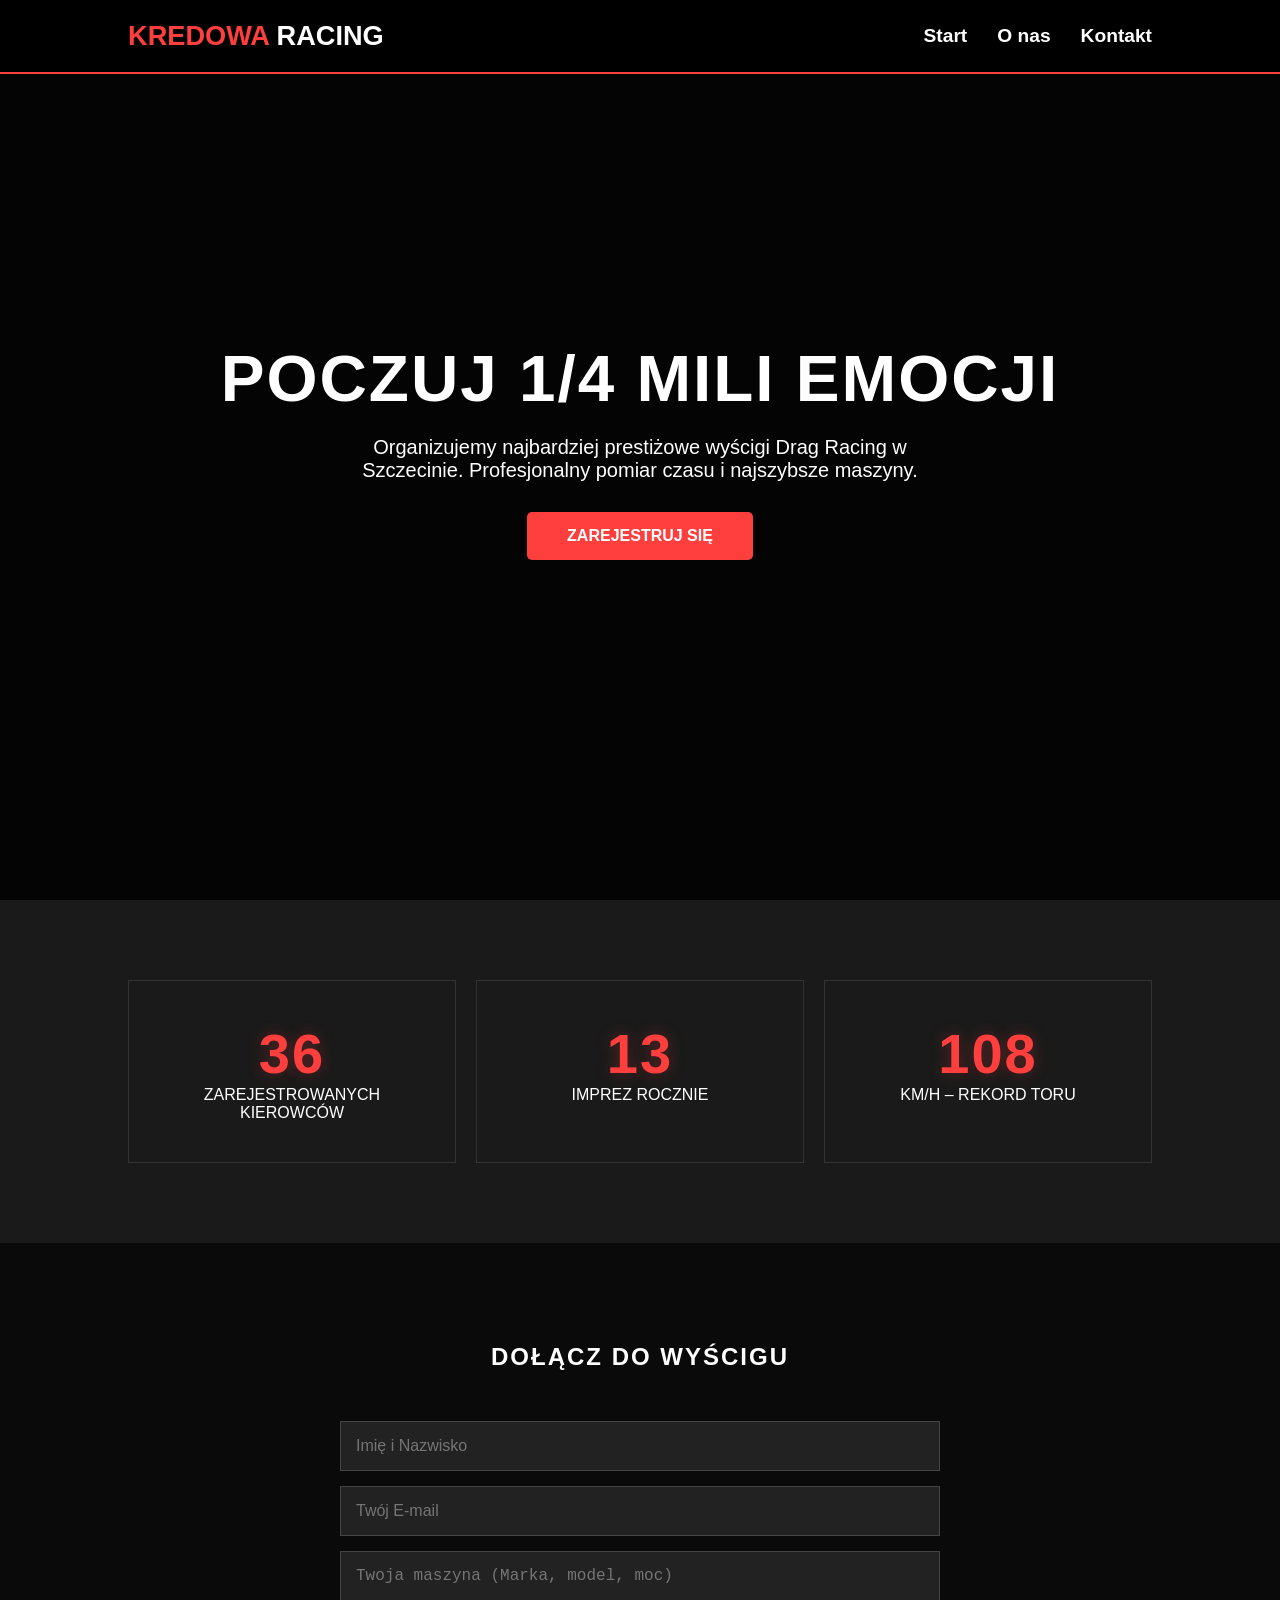
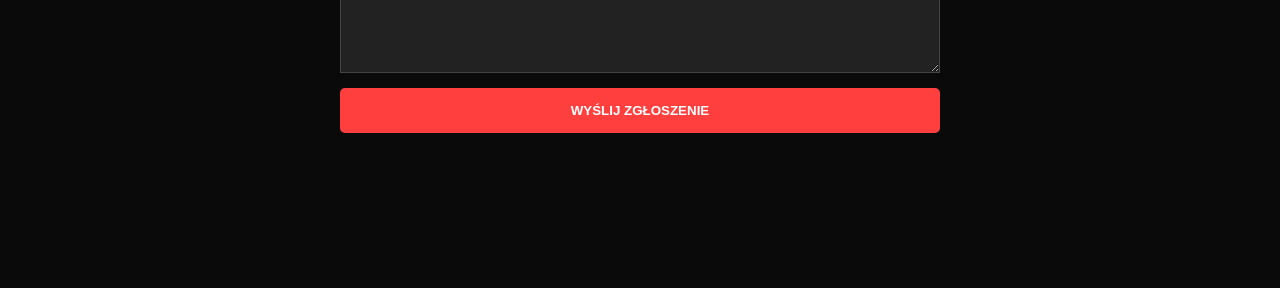
==== index.html @ ce7a1d6a "Update and rename main.html to index.html" ====
<!DOCTYPE html>
<html lang="pl">
<head>
    <meta charset="UTF-8">
    <meta name="viewport" content="width=device-width, initial-scale=1.0">
    <title>KredowaRacing | Drag Racing Events</title>
    <link rel="icon" type="image/png" href="Images/logotrans.png">
    <link rel="stylesheet" href="style.css">
</head>
<body>

    <nav>
        <div class="logo">KREDOWA<span> RACING</span></div>
        <div class="hamburger" id="hamburger">
            <div class="bar"></div>
            <div class="bar"></div>
            <div class="bar"></div>
        </div>
        <ul class="nav-links">
            <li><a href="#home">Start</a></li>
            <li><a href="#stats">O nas</a></li>
            <li><a href="#contact">Kontakt</a></li>
        </ul>
    </nav>

    <section class="hero" id="home">
        <h1>Poczuj 1/4 Mili Emocji</h1>
        <p>Organizujemy najbardziej prestiżowe wyścigi Drag Racing w Szczecinie. Profesjonalny pomiar czasu i najszybsze maszyny.</p>
        <a href="#contact" class="btn">ZAREJESTRUJ SIĘ</a>
    </section>

    <section class="stats" id="stats">
        <div class="stat-card">
            <h2 class="counter" data-target="42">0</h2>
            <p>ZAREJESTROWANYCH KIEROWCÓW</p>
        </div>
        <div class="stat-card">
            <h2 class="counter" data-target="14">0</h2>
            <p>IMPREZ ROCZNIE</p>
        </div>
        <div class="stat-card">
            <h2 class="counter" data-target="210">0</h2>
            <p>KM/H – REKORD TORU</p>
        </div>
    </section>

    <section class="contact" id="contact">
        <h2>Dołącz do wyścigu</h2>
        <form id="racingForm">
            <input type="text" placeholder="Imię i Nazwisko" required>
            <input type="email" placeholder="Twój E-mail" required>
            <textarea rows="5" placeholder="Twoja maszyna (Marka, model, moc)"></textarea>
            <button type="submit" class="btn" style="border:none; cursor:pointer;">WYŚLIJ ZGŁOSZENIE</button>
        </form>
    </section>

    <script src="code.js"></script>
</body>
</html>
---- style.css ----
:root {
            --primary-color: #ff3e3e; /* Wyścigowa czerwień */
            --bg-dark: #0a0a0a;
            --text-light: #ffffff;
            --accent-gray: #1a1a1a;
        }

        * {
            margin: 0;
            padding: 0;
            box-sizing: border-box;
        }

        body {
            font-family: 'Roboto', sans-serif;
            background-color: var(--bg-dark);
            color: var(--text-light);
            overflow-x: hidden;
            scroll-behavior: smooth;
        }

        h1, h2, h3 {
            font-family: 'Orbitron', sans-serif;
            text-transform: uppercase;
            letter-spacing: 2px;
        }

        /* --- Nawigacja --- */
        nav {
            display: flex;
            justify-content: space-between;
            align-items: center;
            padding: 20px 10%;
            background: rgba(0, 0, 0, 0.95);
            position: fixed;
            width: 100%;
            z-index: 2000;
            border-bottom: 2px solid var(--primary-color);
        }

        .logo {
            font-size: 1.7rem;
            font-weight: bold;
            color: var(--primary-color);
        }

        .logo span {
            color: white;
        }

        .nav-links {
            display: flex;
            list-style: none;
        }

        .nav-links li {
            margin-left: 30px;
        }

        .nav-links a {
            text-decoration: none;
            color: white;
            font-size: 1.2rem;
            font-weight: bold;
            transition: 0.3s;
        }

        .nav-links a:hover {
            color: var(--primary-color);
        }

        /* Hamburger Icon */
        .hamburger {
            display: none;
            cursor: pointer;
            flex-direction: column;
            gap: 5px;
            z-index: 2100;
        }

        .bar {
            width: 30px;
            height: 3px;
            background-color: white;
            transition: 0.4s;
            border-radius: 2px;
        }

        /* --- Hero Section --- */
        .hero {
            height: 100vh;
            background: linear-gradient(rgba(0,0,0,0.6), rgba(0,0,0,0.6)), 
                        url('https://images.unsplash.com/photo-1532906623266-407493ad75fd?q=80&w=2070&auto=format&fit=crop') center/cover;
            display: flex;
            flex-direction: column;
            justify-content: center;
            align-items: center;
            text-align: center;
            padding: 20px;
        }

        .hero h1 {
            font-size: 4.1rem;
            margin-bottom: 20px;
            animation: fadeIn 1.5s ease-out;
        }

        .hero p {
            font-size: 1.25rem;
            max-width: 600px;
            margin-bottom: 30px;
        }

        .btn {
            padding: 15px 40px;
            background: var(--primary-color);
            color: white;
            text-decoration: none;
            font-weight: bold;
            border-radius: 5px;
            transition: transform 0.3s, box-shadow 0.3s;
            display: inline-block;
        }

        .btn:hover {
            transform: scale(1.1);
            box-shadow: 0 0 20px var(--primary-color);
        }

        /* --- Sekcja Statystyk --- */
        .stats {
            display: grid;
            grid-template-columns: repeat(auto-fit, minmax(250px, 1fr));
            gap: 20px;
            padding: 80px 10%;
            background: var(--accent-gray);
        }

        .stat-card {
            text-align: center;
            padding: 40px;
            border: 1px solid #333;
            transition: 0.3s;
        }

        .stat-card:hover {
            border-color: var(--primary-color);
            background: #222;
        }

        .stat-card h2 {
            font-size: 3.5rem;
            color: var(--primary-color);
            font-weight: 700;
            text-shadow: 0 0 15px rgba(255, 62, 62, 0.3);
        }

        /* --- Sekcja Kontakt --- */
        .contact {
            padding: 100px 10%;
            text-align: center;
        }

        form {
            max-width: 600px;
            margin: 50px auto;
            display: flex;
            flex-direction: column;
        }

        input, textarea {
            padding: 15px;
            margin-bottom: 15px;
            background: #222;
            border: 1px solid #444;
            color: white;
            font-size: 16px;
        }

        input:focus, textarea:focus {
            outline: none;
            border-color: var(--primary-color);
        }

        /* --- Responsywność --- */
        @media (max-width: 768px) {
            .hamburger {
                display: flex;
            }

            .nav-links {
                position: fixed;
                left: -100%;
                top: 0;
                flex-direction: column;
                background: rgba(10, 10, 10, 0.98);
                backdrop-filter: blur(15px);
                width: 100%;
                height: 100vh;
                justify-content: center;
                align-items: center;
                transition: 0.5s cubic-bezier(0.77, 0.2, 0.05, 1.0);
            }

            .nav-links.active {
                left: 0;
            }

            .nav-links li {
                margin: 20px 0;
                margin-left: 0;
            }

            .hero h1 { font-size: 2.2rem; }
            .stats { grid-template-columns: 1fr; }
            
            /* Animacja X dla hamburgera */
            .hamburger.active .bar:nth-child(1) { transform: rotate(-45deg) translate(-5px, 6px); }
            .hamburger.active .bar:nth-child(2) { opacity: 0; }
            .hamburger.active .bar:nth-child(3) { transform: rotate(45deg) translate(-5px, -6px); }
        }

        @keyframes fadeIn {
            from { opacity: 0; transform: translateY(30px); }
            to { opacity: 1; transform: translateY(0); }
        }
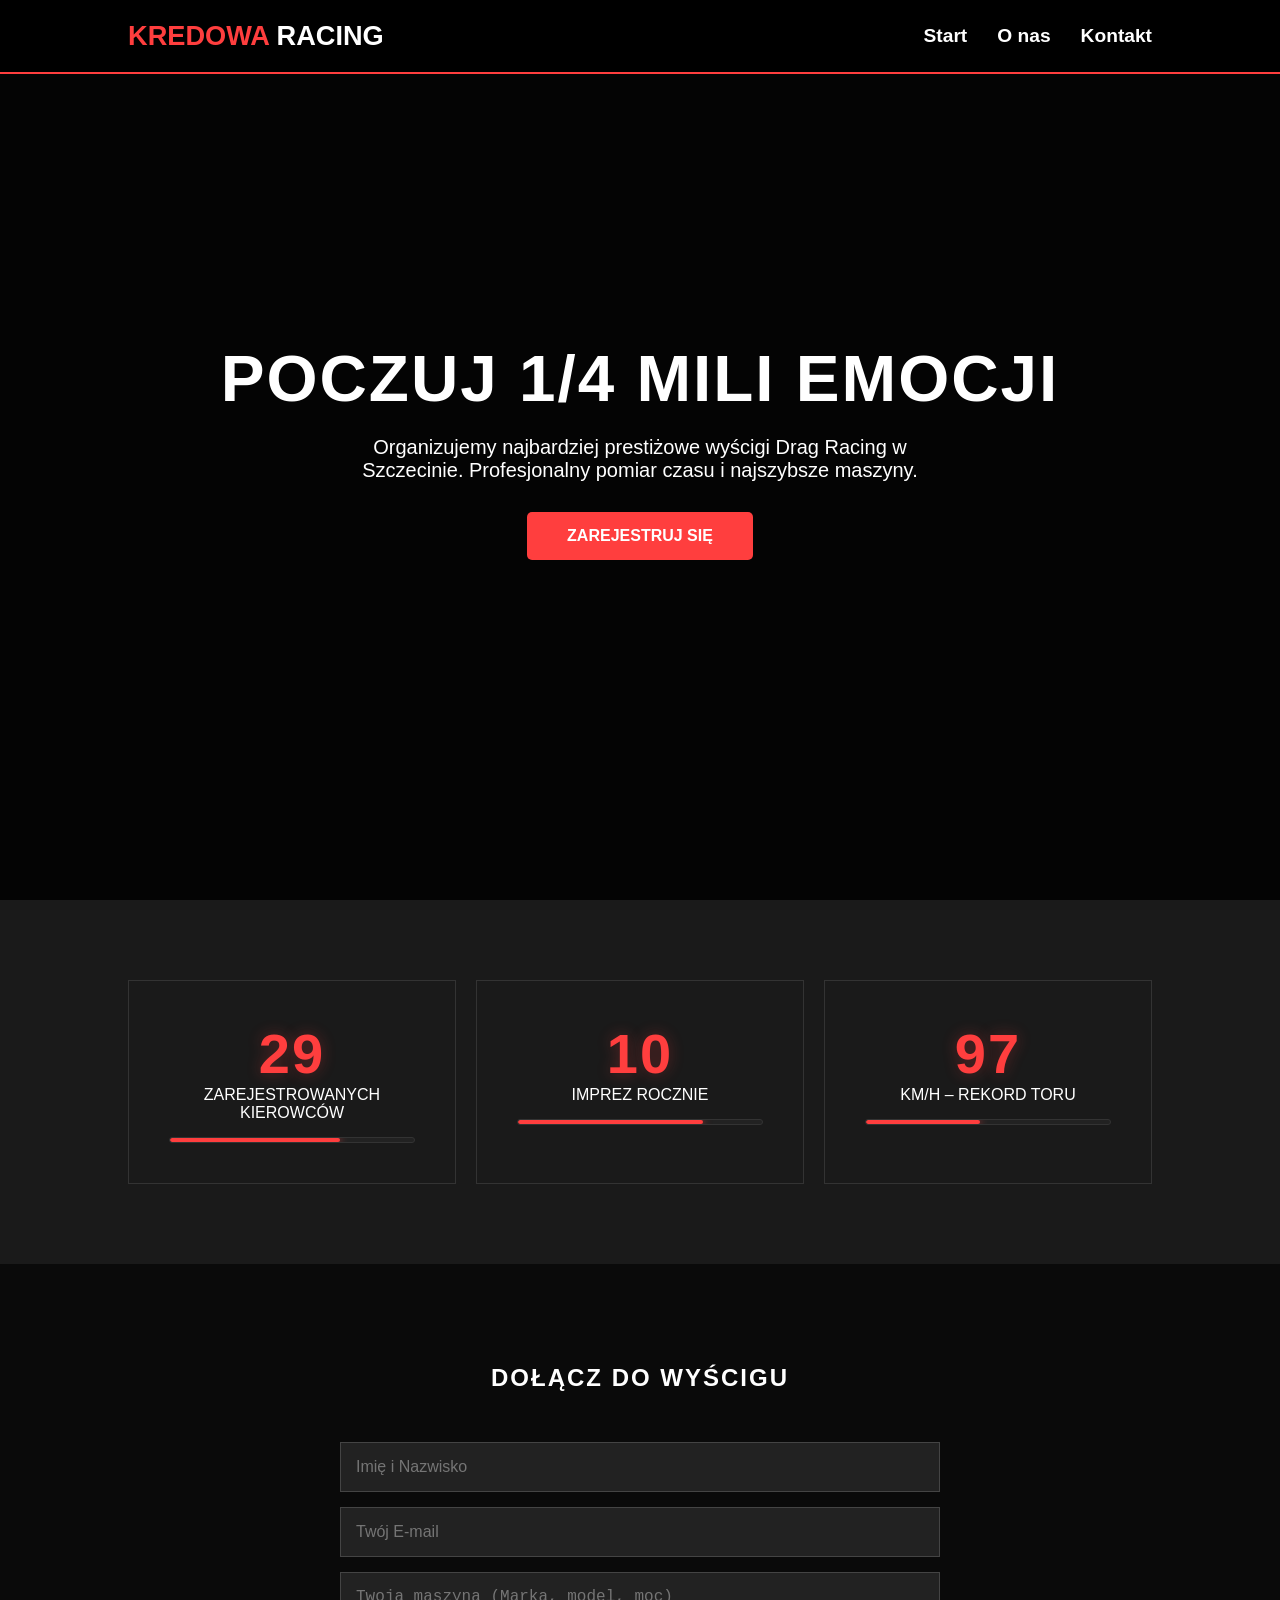
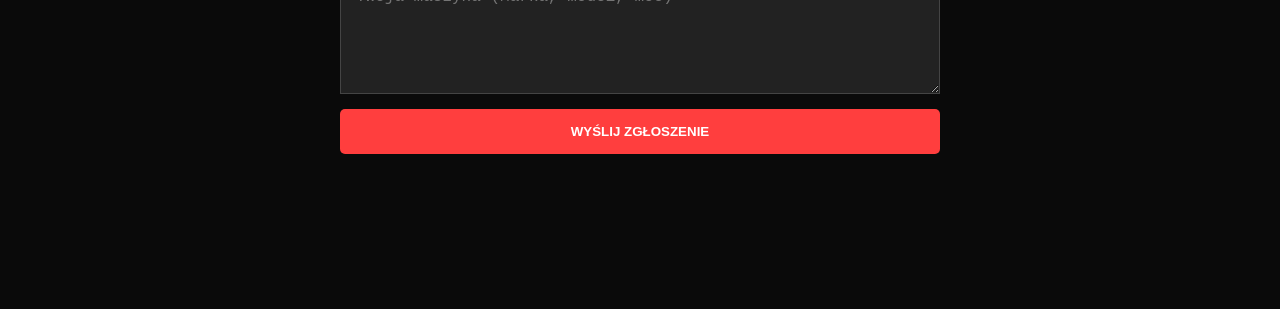
==== commit a8331700: "changing html file name" ====
--- a/index.html
+++ b/index.html
@@ -1,59 +1,70 @@
-<!DOCTYPE html>
-<html lang="pl">
-<head>
-    <meta charset="UTF-8">
-    <meta name="viewport" content="width=device-width, initial-scale=1.0">
-    <title>KredowaRacing | Drag Racing Events</title>
-    <link rel="icon" type="image/png" href="Images/logotrans.png">
-    <link rel="stylesheet" href="style.css">
-</head>
-<body>
-
-    <nav>
-        <div class="logo">KREDOWA<span> RACING</span></div>
-        <div class="hamburger" id="hamburger">
-            <div class="bar"></div>
-            <div class="bar"></div>
-            <div class="bar"></div>
-        </div>
-        <ul class="nav-links">
-            <li><a href="#home">Start</a></li>
-            <li><a href="#stats">O nas</a></li>
-            <li><a href="#contact">Kontakt</a></li>
-        </ul>
-    </nav>
-
-    <section class="hero" id="home">
-        <h1>Poczuj 1/4 Mili Emocji</h1>
-        <p>Organizujemy najbardziej prestiżowe wyścigi Drag Racing w Szczecinie. Profesjonalny pomiar czasu i najszybsze maszyny.</p>
-        <a href="#contact" class="btn">ZAREJESTRUJ SIĘ</a>
-    </section>
-
-    <section class="stats" id="stats">
-        <div class="stat-card">
-            <h2 class="counter" data-target="42">0</h2>
-            <p>ZAREJESTROWANYCH KIEROWCÓW</p>
-        </div>
-        <div class="stat-card">
-            <h2 class="counter" data-target="14">0</h2>
-            <p>IMPREZ ROCZNIE</p>
-        </div>
-        <div class="stat-card">
-            <h2 class="counter" data-target="210">0</h2>
-            <p>KM/H – REKORD TORU</p>
-        </div>
-    </section>
-
-    <section class="contact" id="contact">
-        <h2>Dołącz do wyścigu</h2>
-        <form id="racingForm">
-            <input type="text" placeholder="Imię i Nazwisko" required>
-            <input type="email" placeholder="Twój E-mail" required>
-            <textarea rows="5" placeholder="Twoja maszyna (Marka, model, moc)"></textarea>
-            <button type="submit" class="btn" style="border:none; cursor:pointer;">WYŚLIJ ZGŁOSZENIE</button>
-        </form>
-    </section>
-
-    <script src="code.js"></script>
-</body>
-</html>
+<!DOCTYPE html>
+<html lang="pl">
+<head>
+    <meta charset="UTF-8">
+    <meta name="viewport" content="width=device-width, initial-scale=1.0">
+    <title>KredowaRacing | Drag Racing Events</title>
+    <link rel="icon" type="image/png" href="Images/logotrans.png">
+    <link rel="stylesheet" href="style.css">
+</head>
+<body>
+
+    <nav>
+        <div class="logo">KREDOWA<span> RACING</span></div>
+        <div class="hamburger" id="hamburger">
+            <div class="bar"></div>
+            <div class="bar"></div>
+            <div class="bar"></div>
+        </div>
+        <ul class="nav-links">
+            <li><a href="#home">Start</a></li>
+            <li><a href="#stats">O nas</a></li>
+            <li><a href="#contact">Kontakt</a></li>
+        </ul>
+    </nav>
+
+    <section class="hero" id="home">
+        <h1>Poczuj 1/4 Mili Emocji</h1>
+        <p>Organizujemy najbardziej prestiżowe wyścigi Drag Racing w Szczecinie. Profesjonalny pomiar czasu i najszybsze maszyny.</p>
+        <a href="#contact" class="btn">ZAREJESTRUJ SIĘ</a>
+    </section>
+
+    <section class="stats" id="stats">
+        <div class="stat-card">
+            <h2 class="counter" data-target="42">0</h2>
+            <p>ZAREJESTROWANYCH KIEROWCÓW</p>
+            <div class="progress-container">
+                <div class="progress-bar"></div>
+            </div>
+        </div>
+        
+        <div class="stat-card">
+            <h2 class="counter" data-target="14">0</h2>
+            <p>IMPREZ ROCZNIE</p>
+            <div class="progress-container">
+                <div class="progress-bar"></div>
+            </div>
+        </div>
+
+        <div class="stat-card">
+            <h2 class="counter" data-target="210">0</h2>
+            <p>KM/H – REKORD TORU</p>
+            <div class="progress-container">
+                <div class="progress-bar"></div>
+            </div>
+        </div>
+    </section>
+
+    <section class="contact" id="contact">
+        <h2>Dołącz do wyścigu</h2>
+        <form id="racingForm">
+            <input type="text" placeholder="Imię i Nazwisko" required>
+            <input type="email" placeholder="Twój E-mail" required>
+            <textarea rows="5" placeholder="Twoja maszyna (Marka, model, moc)"></textarea>
+            <button type="submit" class="btn" style="border:none; cursor:pointer;">WYŚLIJ ZGŁOSZENIE</button>
+        </form>
+    </section>
+
+    <script src="code.js"></script>
+</body>
+</html>
--- a/style.css
+++ b/style.css
@@ -182,6 +182,32 @@
             border-color: var(--primary-color);
         }
 
+/* ... Twoje poprzednie style ... */
+
+.progress-container {
+    width: 100%;
+    height: 6px;
+    background: #222;
+    margin-top: 15px;
+    border-radius: 10px;
+    overflow: hidden;
+    border: 1px solid #333;
+}
+
+.progress-bar {
+    width: 0%; /* Ważne: startujemy od zera */
+    height: 100%;
+    background: var(--primary-color);
+    box-shadow: 0 0 10px var(--primary-color);
+    border-radius: 10px;
+    /* transition: none; - usuwamy transition, bo JS steruje płynnością przez requestAnimationFrame */
+}
+
+/* Opcjonalny efekt pulsu dla paska po najechaniu na kartę */
+.stat-card:hover .progress-bar {
+    filter: brightness(1.3);
+    box-shadow: 0 0 15px var(--primary-color);
+}
         /* --- Responsywność --- */
         @media (max-width: 768px) {
             .hamburger {
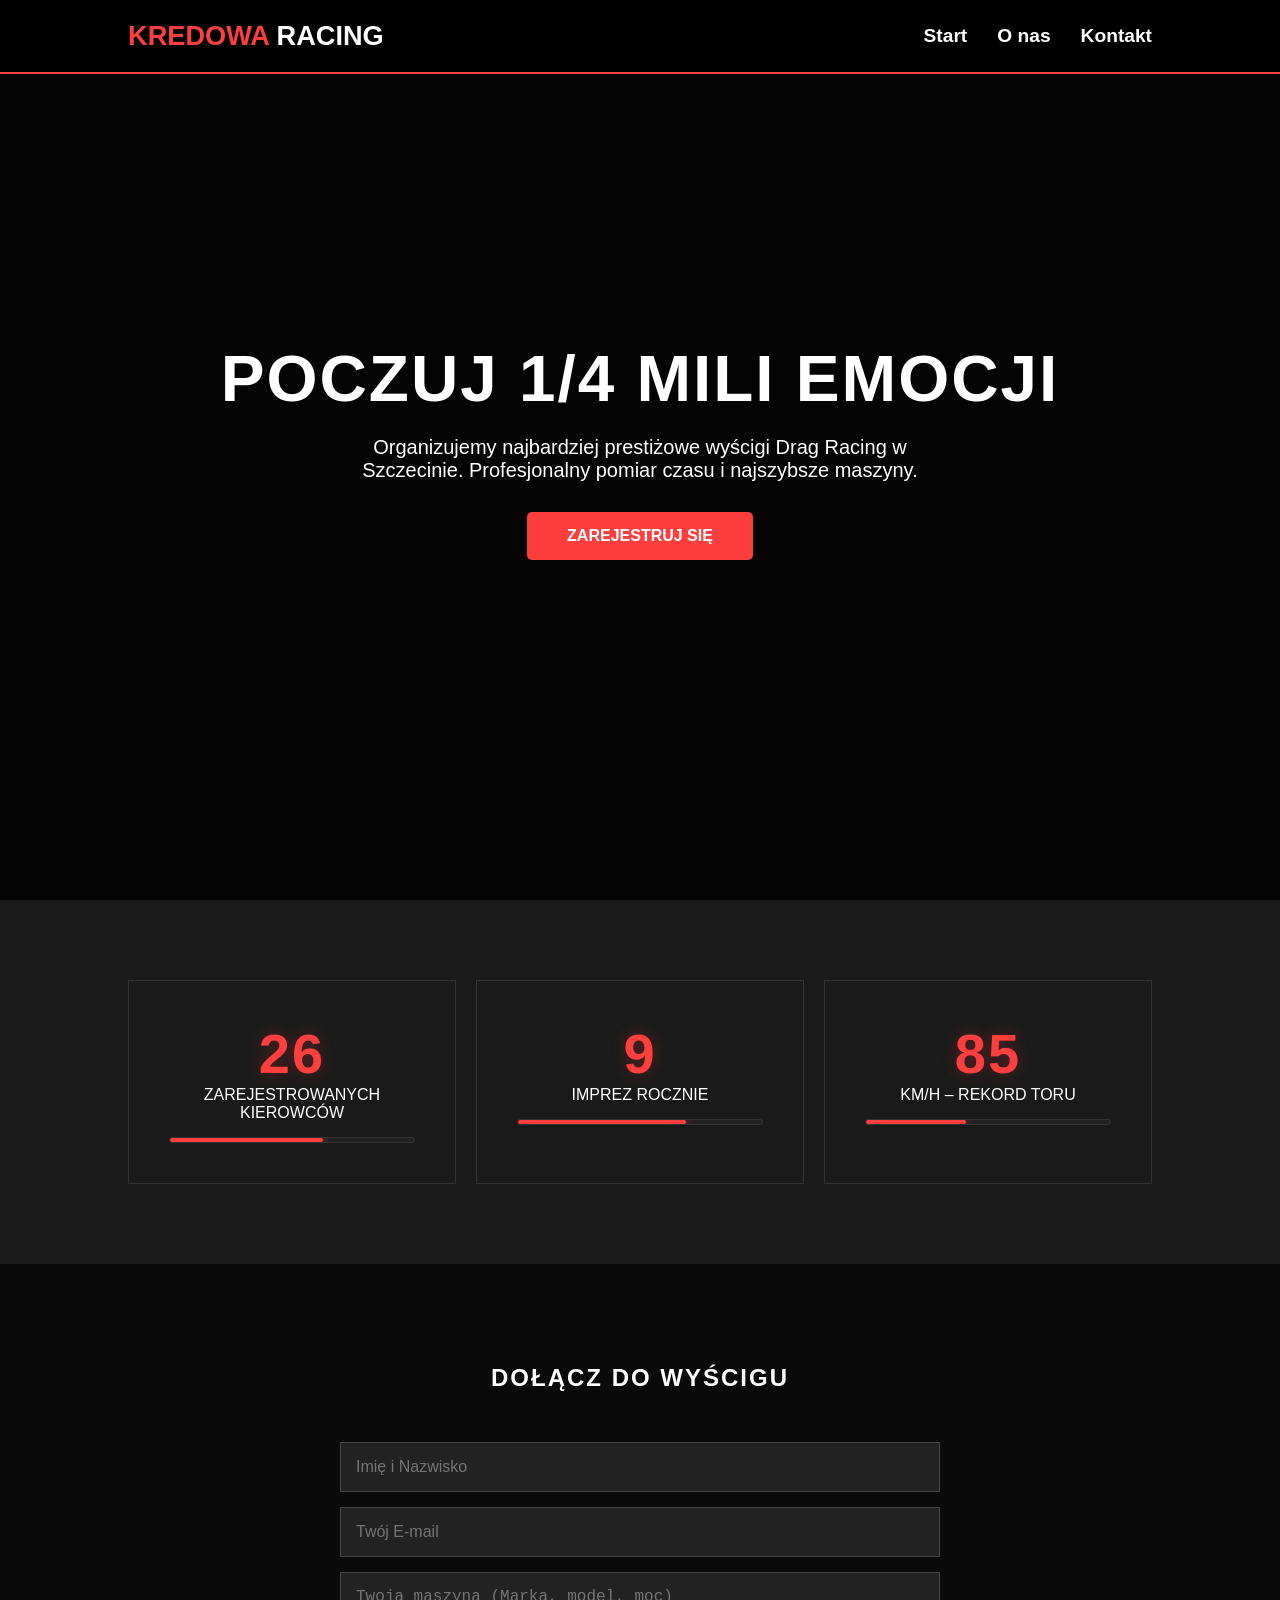
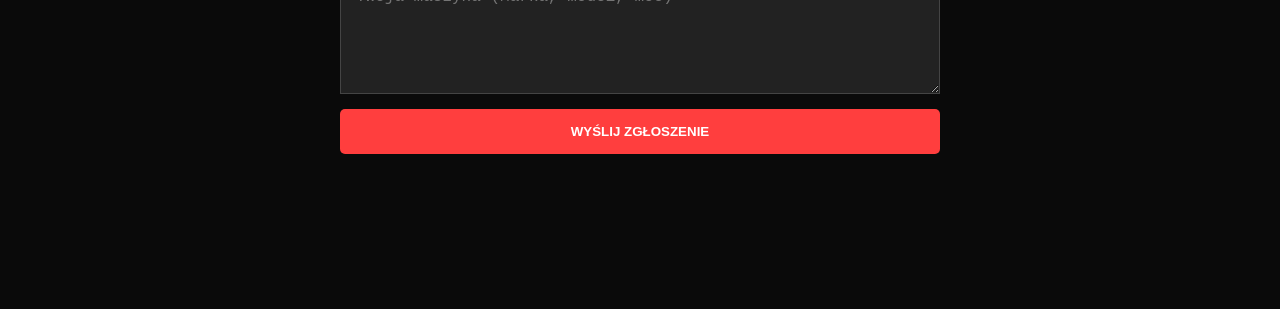
==== commit a24e5275: "Rename cos.html to index.html" ====
--- a/index.html
+++ b/index.html
@@ -67,4 +67,4 @@
 
     <script src="code.js"></script>
 </body>
-</html>+</html>
